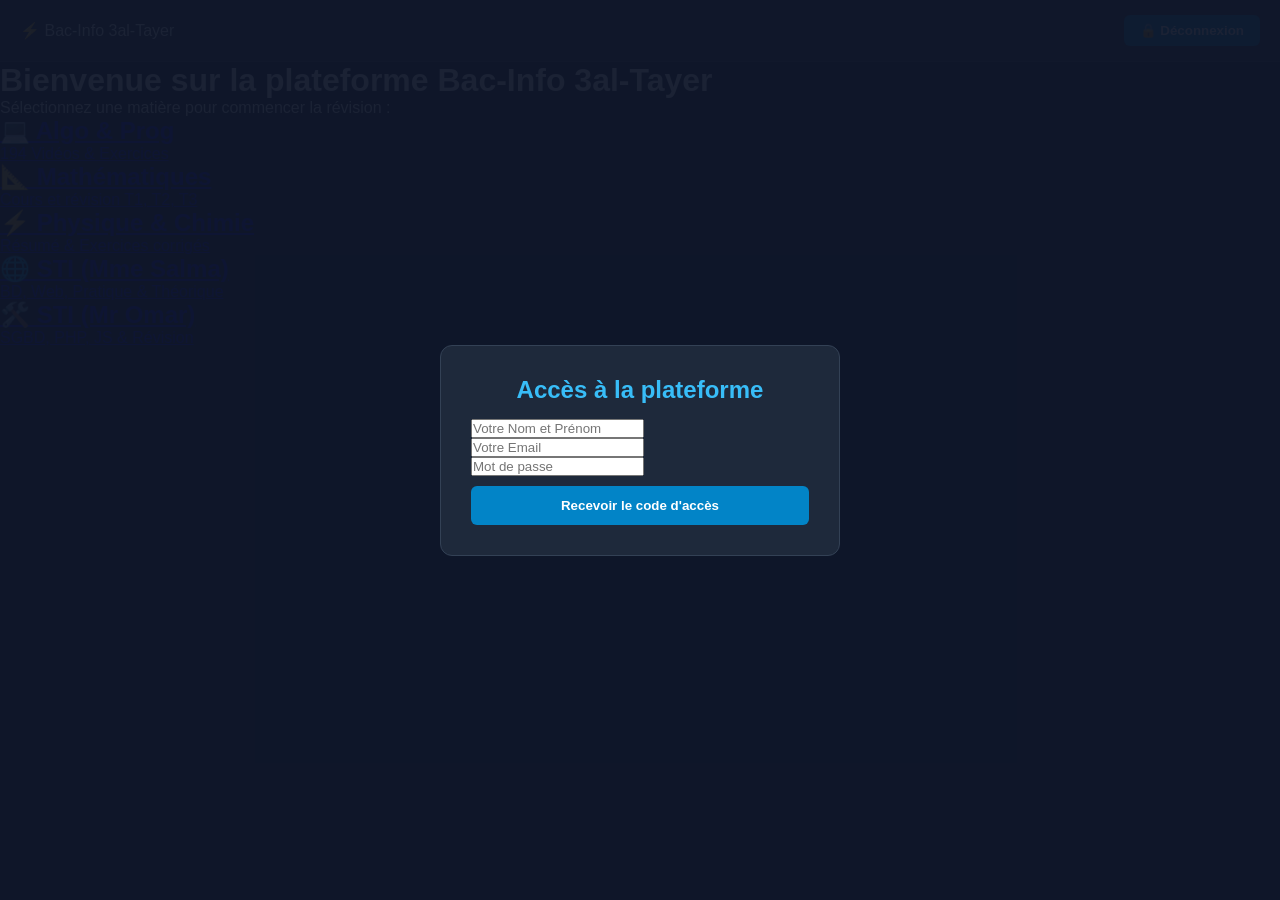
==== index.html @ d5b400fa "Update link from algo.html to prog.html" ====
<!DOCTYPE html>
<html lang="fr">
<head>
    <meta charset="UTF-8">
    <meta name="viewport" content="width=device-width, initial-scale=1.0">
    <title>Bac-Info 3al-Tayer - Accueil</title>
    <link rel="stylesheet" href="style.css">
    <script src="script.js" defer></script>
</head>
<body>

    <!-- Header / Navbar b-زر Logout kan hna -->
    <header class="main-header">
        <div class="logo">
            ⚡ <span>Bac-Info 3al-Tayer</span>
        </div>
        <button id="logoutBtn" class="logout-btn">🔒 Déconnexion</button>
    </header>

    <main class="home-container">
        <h1>Bienvenue sur la plateforme Bac-Info 3al-Tayer</h1>
        <p>Sélectionnez une matière pour commencer la révision :</p>

        <div class="subjects-grid">
            <a href="prog.html" class="subject-card">
                <h2>💻 Algo & Prog</h2>
                <p>194 Vidéos & Exercices</p>
            </a>
            <a href="math.html" class="subject-card">
                <h2>📐 Mathématiques</h2>
                <p>Cours et révision T1, T2, T3</p>
            </a>
            <a href="physique.html" class="subject-card">
                <h2>⚡ Physique & Chimie</h2>
                <p>Résumé & Exercices corrigés</p>
            </a>
            <a href="sti-salma.html" class="subject-card">
                <h2>🌐 STI (Mme Salma)</h2>
                <p>BD, Web, Pratique & Théorique</p>
            </a>
            <a href="sti-omar.html" class="subject-card">
                <h2>🛠️ STI (Mr Omar)</h2>
                <p>SGBD, PHP, JS & Révision</p>
            </a>
        </div>
    </main>

    <!-- Modal mta3 Login / Formulaire -->
    <div id="loginModal" class="modal-overlay">
        <div class="modal-card">
            <h2>Accès à la plateforme</h2>
            
            <form id="loginForm">
                <input type="text" id="userName" placeholder="Votre Nom et Prénom" required>
                <input type="email" id="userEmail" placeholder="Votre Email" required>
                <input type="password" id="userPass" placeholder="Mot de passe" required>
                <button type="submit">Recevoir le code d'accès</button>
            </form>

            <form id="codeForm" style="display:none;">
                <p class="info-text">Un code à 6 chiffres a été envoyé à votre adresse e-mail.</p>
                <input type="text" id="verificationCodeInput" placeholder="Entrez le code à 6 chiffres" required maxlength="6">
                <button type="submit">Valider et Accéder</button>
            </form>
        </div>
    </div>

</body>
</html>
---- style.css ----
* {
  box-sizing: border-box;
  margin: 0;
  padding: 0;
  font-family: 'Segoe UI', Tahoma, Geneva, sans-serif;
}

body {
  background-color: #0f172a;
  color: #f8fafc;
  min-height: 100vh;
  display: flex;
  flex-direction: column;
}

/* Header & Navbar */
header {
  background: #1e293b;
  padding: 15px 20px;
  display: flex;
  justify-content: space-between;
  align-items: center;
  border-bottom: 1px solid #334155;
}

header h1 {
  font-size: 1.4rem;
  color: #38bdf8;
}

.back-btn {
  color: #38bdf8;
  text-decoration: none;
  font-weight: bold;
}

/* Layout Main */
.main-layout {
  display: flex;
  flex: 1;
  height: calc(100vh - 60px);
  overflow: hidden;
}

/* Sidebar Navigation */
.sidebar {
  width: 320px;
  background: #1e293b;
  border-right: 1px solid #334155;
  padding: 15px;
  overflow-y: auto;
}

.chapter-heading {
  font-weight: bold;
  color: #38bdf8;
  margin: 15px 0 8px 0;
  border-bottom: 1px solid #334155;
  padding-bottom: 4px;
}

.video-link {
  display: flex;
  justify-content: space-between;
  align-items: center;
  background: #0f172a;
  padding: 10px 12px;
  margin-bottom: 6px;
  border-radius: 6px;
  color: #e2e8f0;
  text-decoration: none;
  cursor: pointer;
  transition: 0.2s;
}

.video-link:hover, .active-link {
  background: #0284c7;
  color: white;
}

.badge-status {
  font-size: 0.75rem;
  padding: 2px 6px;
  border-radius: 10px;
  font-weight: bold;
}
.badge-red { background: #ef4444; color: white; }
.badge-orange { background: #f97316; color: white; }
.badge-green { background: #22c55e; color: white; }

/* Content Area */
.content-area {
  flex: 1;
  padding: 20px;
  display: flex;
  flex-direction: column;
  align-items: center;
  overflow-y: auto;
}

/* Video Player Box & Security Overlay */
.player-wrapper {
  position: relative;
  width: 100%;
  max-width: 850px;
  background: black;
  border-radius: 10px;
  overflow: hidden;
  box-shadow: 0 10px 25px rgba(0,0,0,0.5);
}

.video-container {
  position: relative;
  width: 100%;
  padding-bottom: 56.25%; /* 16:9 */
  height: 0;
}

.video-container iframe {
  position: absolute;
  top: 0;
  left: 0;
  width: 100%;
  height: 100%;
  border: none;
  pointer-events: none; /* Block click direct 3la YouTube */
}

/* Transparent Overlay to block interaction */
.security-overlay {
  position: absolute;
  top: 0;
  left: 0;
  width: 100%;
  height: 100%;
  z-index: 10;
  background: transparent;
}

/* Custom Controls & Progress Bar */
.controls-container {
  width: 100%;
  max-width: 850px;
  background: #1e293b;
  padding: 15px;
  border-radius: 0 0 10px 10px;
  margin-top: -5px;
}

.progress-box {
  display: flex;
  align-items: center;
  gap: 10px;
  margin-bottom: 12px;
}

.progress-box span {
  font-size: 0.85rem;
  color: #94a3b8;
  width: 45px;
}

/* Red YouTube Line */
input[type=range].red-progress {
  -webkit-appearance: none;
  width: 100%;
  background: #334155;
  height: 6px;
  border-radius: 3px;
  outline: none;
  cursor: pointer;
}

input[type=range].red-progress::-webkit-slider-thumb {
  -webkit-appearance: none;
  height: 14px;
  width: 14px;
  border-radius: 50%;
  background: #ef4444; /* Red Color */
  cursor: pointer;
  transition: transform 0.1s;
}

input[type=range].red-progress::-webkit-slider-thumb:hover {
  transform: scale(1.3);
}

.buttons-box {
  display: flex;
  gap: 10px;
  justify-content: center;
  flex-wrap: wrap;
}

button {
  padding: 8px 16px;
  cursor: pointer;
  background: #0284c7;
  color: white;
  border: none;
  border-radius: 6px;
  font-weight: bold;
  transition: background 0.2s;
}

button:hover { background: #0369a1; }

/* Login Modal */
.modal-overlay {
  position: fixed;
  top: 0; left: 0;
  width: 100%; height: 100%;
  background: rgba(15, 23, 42, 0.95);
  display: flex;
  justify-content: center;
  align-items: center;
  z-index: 9999;
}

.modal-card {
  background: #1e293b;
  padding: 30px;
  border-radius: 12px;
  width: 100%;
  max-width: 400px;
  border: 1px solid #334155;
}

.modal-card h2 {
  color: #38bdf8;
  margin-bottom: 15px;
  text-align: center;
}

.input-group {
  margin-bottom: 15px;
}

.input-group label {
  display: block;
  font-size: 0.85rem;
  margin-bottom: 5px;
  color: #94a3b8;
}

.input-group input {
  width: 100%;
  padding: 10px;
  border-radius: 6px;
  border: 1px solid #334155;
  background: #0f172a;
  color: white;
  outline: none;
}

.modal-card button {
  width: 100%;
  padding: 12px;
  margin-top: 10px;
}
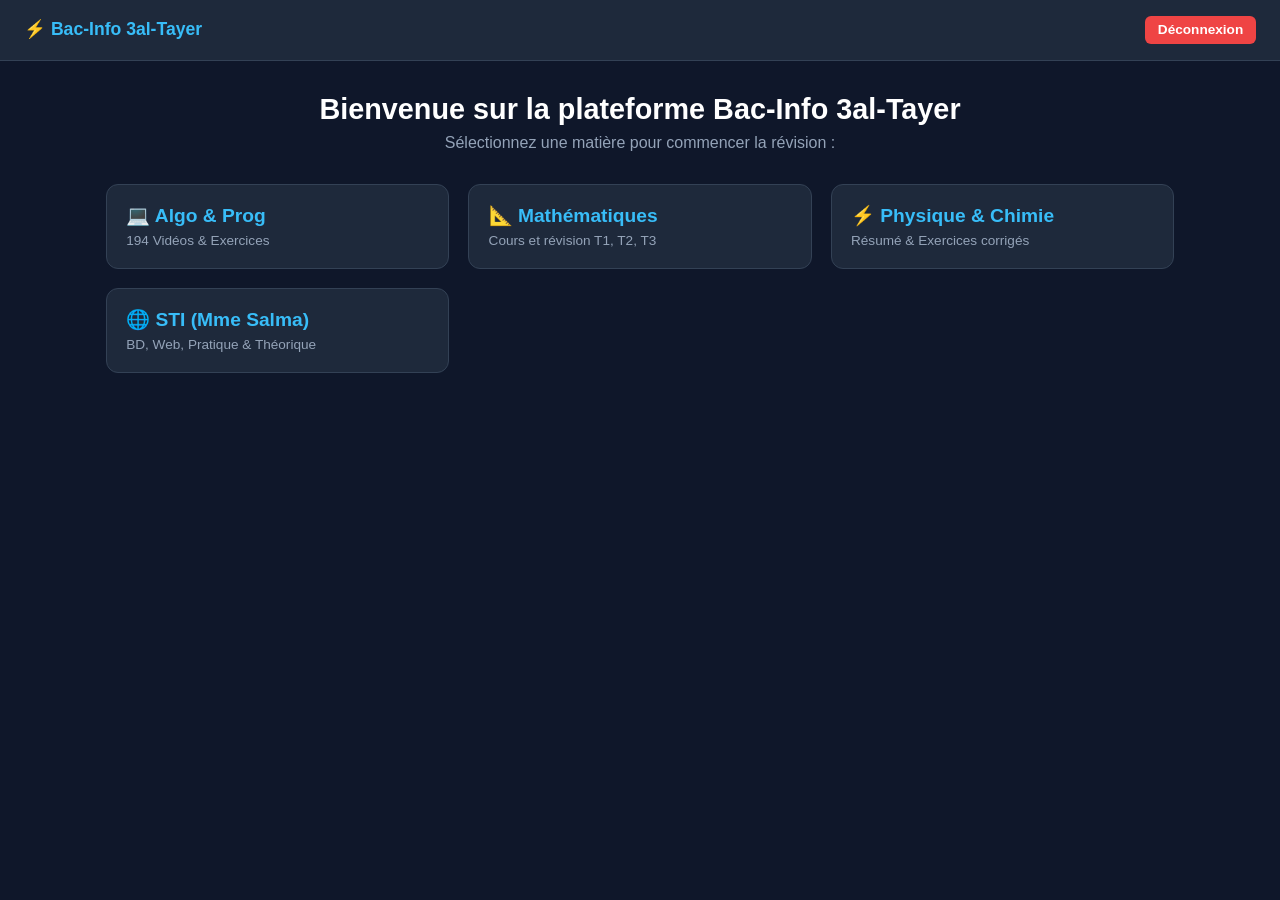
==== commit 746b190c: "Refactor index.html structure and content Updated the title and header elements, added dynamic usern" ====
--- a/index.html
+++ b/index.html
@@ -3,67 +3,54 @@
 <head>
     <meta charset="UTF-8">
     <meta name="viewport" content="width=device-width, initial-scale=1.0">
-    <title>Bac-Info 3al-Tayer - Accueil</title>
+    <title>Bac-Info 3al-Tayer</title>
     <link rel="stylesheet" href="style.css">
-    <script src="script.js" defer></script>
 </head>
 <body>
 
-    <!-- Header / Navbar b-زر Logout kan hna -->
+    <!-- Header -->
     <header class="main-header">
         <div class="logo">
-            ⚡ <span>Bac-Info 3al-Tayer</span>
+            ⚡ Bac-Info 3al-Tayer
         </div>
-        <button id="logoutBtn" class="logout-btn">🔒 Déconnexion</button>
+        <button class="logout-btn" onclick="logout()">Déconnexion</button>
     </header>
 
-    <main class="home-container">
-        <h1>Bienvenue sur la plateforme Bac-Info 3al-Tayer</h1>
+    <!-- Main Content Container -->
+    <div class="home-container">
+        
+        <!-- Welcome Title with Dynamic Name -->
+        <h1 id="welcomeMessage">
+            Bienvenue <span id="usernameDisplay" style="color: #38bdf8; font-weight: bold;"></span> sur la plateforme Bac-Info 3al-Tayer
+        </h1>
+        
         <p>Sélectionnez une matière pour commencer la révision :</p>
 
+        <!-- Subjects Grid -->
         <div class="subjects-grid">
-            <a href="prog.html" class="subject-card">
+            <a href="algo.html" class="subject-card">
                 <h2>💻 Algo & Prog</h2>
                 <p>194 Vidéos & Exercices</p>
             </a>
+
             <a href="math.html" class="subject-card">
                 <h2>📐 Mathématiques</h2>
                 <p>Cours et révision T1, T2, T3</p>
             </a>
+
             <a href="physique.html" class="subject-card">
                 <h2>⚡ Physique & Chimie</h2>
                 <p>Résumé & Exercices corrigés</p>
             </a>
-            <a href="sti-salma.html" class="subject-card">
+
+            <a href="sti.html" class="subject-card">
                 <h2>🌐 STI (Mme Salma)</h2>
                 <p>BD, Web, Pratique & Théorique</p>
             </a>
-            <a href="sti-omar.html" class="subject-card">
-                <h2>🛠️ STI (Mr Omar)</h2>
-                <p>SGBD, PHP, JS & Révision</p>
-            </a>
         </div>
-    </main>
 
-    <!-- Modal mta3 Login / Formulaire -->
-    <div id="loginModal" class="modal-overlay">
-        <div class="modal-card">
-            <h2>Accès à la plateforme</h2>
-            
-            <form id="loginForm">
-                <input type="text" id="userName" placeholder="Votre Nom et Prénom" required>
-                <input type="email" id="userEmail" placeholder="Votre Email" required>
-                <input type="password" id="userPass" placeholder="Mot de passe" required>
-                <button type="submit">Recevoir le code d'accès</button>
-            </form>
-
-            <form id="codeForm" style="display:none;">
-                <p class="info-text">Un code à 6 chiffres a été envoyé à votre adresse e-mail.</p>
-                <input type="text" id="verificationCodeInput" placeholder="Entrez le code à 6 chiffres" required maxlength="6">
-                <button type="submit">Valider et Accéder</button>
-            </form>
-        </div>
     </div>
 
+    <script src="script.js"></script>
 </body>
 </html>
--- a/style.css
+++ b/style.css
@@ -1,260 +1,377 @@
+/* Reset & Base Styles */
 * {
-  box-sizing: border-box;
-  margin: 0;
-  padding: 0;
-  font-family: 'Segoe UI', Tahoma, Geneva, sans-serif;
+    margin: 0;
+    padding: 0;
+    box-sizing: border-box;
+    font-family: 'Segoe UI', Tahoma, Geneva, Verdana, sans-serif;
 }
 
 body {
-  background-color: #0f172a;
-  color: #f8fafc;
-  min-height: 100vh;
-  display: flex;
-  flex-direction: column;
-}
-
-/* Header & Navbar */
-header {
-  background: #1e293b;
-  padding: 15px 20px;
-  display: flex;
-  justify-content: space-between;
-  align-items: center;
-  border-bottom: 1px solid #334155;
-}
-
-header h1 {
-  font-size: 1.4rem;
-  color: #38bdf8;
-}
-
-.back-btn {
-  color: #38bdf8;
-  text-decoration: none;
-  font-weight: bold;
-}
-
-/* Layout Main */
-.main-layout {
-  display: flex;
-  flex: 1;
-  height: calc(100vh - 60px);
-  overflow: hidden;
-}
-
-/* Sidebar Navigation */
+    background-color: #0f172a;
+    color: #f8fafc;
+    min-height: 100vh;
+}
+
+/* Header & Navigation */
+.main-header {
+    display: flex;
+    justify-content: space-between;
+    align-items: center;
+    padding: 1rem 1.5rem;
+    background-color: #1e293b;
+    border-bottom: 1px solid #334155;
+    position: sticky;
+    top: 0;
+    z-index: 1000;
+}
+
+.logo {
+    font-size: 1.1rem;
+    font-weight: bold;
+    color: #38bdf8;
+    display: flex;
+    align-items: center;
+    gap: 10px;
+}
+
+.back-link {
+    color: #94a3b8;
+    text-decoration: none;
+    font-size: 0.85rem;
+    transition: color 0.2s;
+}
+
+.back-link:hover {
+    color: #38bdf8;
+}
+
+.logout-btn {
+    background-color: #ef4444;
+    color: white;
+    border: none;
+    padding: 0.4rem 0.8rem;
+    border-radius: 6px;
+    cursor: pointer;
+    font-weight: 600;
+    font-size: 0.85rem;
+    transition: background 0.2s;
+}
+
+.logout-btn:hover {
+    background-color: #dc2626;
+}
+
+/* Home Page Grid & Cards */
+.home-container {
+    max-width: 1100px;
+    margin: 2rem auto;
+    padding: 0 1rem;
+    text-align: center;
+}
+
+.home-container h1 {
+    font-size: 1.8rem;
+    margin-bottom: 0.5rem;
+    color: #ffffff;
+}
+
+.home-container p {
+    color: #94a3b8;
+    margin-bottom: 2rem;
+}
+
+.subjects-grid {
+    display: grid;
+    grid-template-columns: repeat(auto-fit, minmax(260px, 1fr));
+    gap: 1.2rem;
+}
+
+.subject-card {
+    background-color: #1e293b;
+    border: 1px solid #334155;
+    border-radius: 12px;
+    padding: 1.2rem;
+    text-decoration: none;
+    text-align: left;
+    transition: transform 0.2s, border-color 0.2s;
+    display: block;
+}
+
+.subject-card:hover {
+    transform: translateY(-3px);
+    border-color: #38bdf8;
+}
+
+.subject-card h2 {
+    font-size: 1.2rem;
+    color: #38bdf8;
+    margin-bottom: 0.4rem;
+}
+
+.subject-card p {
+    font-size: 0.85rem;
+    color: #94a3b8;
+    margin: 0;
+}
+
+/* App Interface (Sidebar + Player Area) */
+.app-container {
+    display: flex;
+    min-height: calc(100vh - 65px);
+}
+
 .sidebar {
-  width: 320px;
-  background: #1e293b;
-  border-right: 1px solid #334155;
-  padding: 15px;
-  overflow-y: auto;
+    width: 320px;
+    background-color: #1e293b;
+    border-right: 1px solid #334155;
+    padding: 1rem;
+    overflow-y: auto;
+    max-height: calc(100vh - 65px);
+}
+
+.sidebar h3 {
+    color: #38bdf8;
+    margin-bottom: 0.8rem;
+    font-size: 1.05rem;
+    border-bottom: 1px solid #334155;
+    padding-bottom: 0.5rem;
 }
 
 .chapter-heading {
-  font-weight: bold;
-  color: #38bdf8;
-  margin: 15px 0 8px 0;
-  border-bottom: 1px solid #334155;
-  padding-bottom: 4px;
+    font-weight: bold;
+    color: #f1f5f9;
+    margin: 0.8rem 0 0.4rem 0;
+    font-size: 0.9rem;
 }
 
 .video-link {
-  display: flex;
-  justify-content: space-between;
-  align-items: center;
-  background: #0f172a;
-  padding: 10px 12px;
-  margin-bottom: 6px;
-  border-radius: 6px;
-  color: #e2e8f0;
-  text-decoration: none;
-  cursor: pointer;
-  transition: 0.2s;
-}
-
-.video-link:hover, .active-link {
-  background: #0284c7;
-  color: white;
-}
-
+    display: flex;
+    justify-content: space-between;
+    align-items: center;
+    padding: 0.6rem 0.8rem;
+    color: #cbd5e1;
+    text-decoration: none;
+    border-radius: 6px;
+    font-size: 0.85rem;
+    margin-bottom: 4px;
+    cursor: pointer;
+    background-color: #0f172a;
+    transition: background 0.2s;
+}
+
+.video-link:hover, .video-link.active-link {
+    background-color: #0284c7;
+    color: white;
+}
+
+/* Badges mta3 el-pourcentage */
 .badge-status {
-  font-size: 0.75rem;
-  padding: 2px 6px;
-  border-radius: 10px;
-  font-weight: bold;
-}
-.badge-red { background: #ef4444; color: white; }
-.badge-orange { background: #f97316; color: white; }
-.badge-green { background: #22c55e; color: white; }
-
-/* Content Area */
+    font-size: 0.75rem;
+    padding: 2px 6px;
+    border-radius: 4px;
+    font-weight: bold;
+}
+
+.badge-red { background-color: #7f1d1d; color: #fca5a5; }
+.badge-orange { background-color: #7c2d12; color: #fdba74; }
+.badge-green { background-color: #14532d; color: #86efac; }
+
+/* Main Content Area & Video Player */
 .content-area {
-  flex: 1;
-  padding: 20px;
-  display: flex;
-  flex-direction: column;
-  align-items: center;
-  overflow-y: auto;
-}
-
-/* Video Player Box & Security Overlay */
+    flex: 1;
+    padding: 1.2rem;
+    display: flex;
+    flex-direction: column;
+    align-items: center;
+    width: 100%;
+}
+
+#videoTitle {
+    color: #ffffff;
+    margin-bottom: 0.8rem;
+    font-size: 1.2rem;
+    width: 100%;
+    max-width: 900px;
+}
+
+/* Player Wrapper */
 .player-wrapper {
-  position: relative;
-  width: 100%;
-  max-width: 850px;
-  background: black;
-  border-radius: 10px;
-  overflow: hidden;
-  box-shadow: 0 10px 25px rgba(0,0,0,0.5);
-}
-
-.video-container {
-  position: relative;
-  width: 100%;
-  padding-bottom: 56.25%; /* 16:9 */
-  height: 0;
-}
-
-.video-container iframe {
-  position: absolute;
-  top: 0;
-  left: 0;
-  width: 100%;
-  height: 100%;
-  border: none;
-  pointer-events: none; /* Block click direct 3la YouTube */
-}
-
-/* Transparent Overlay to block interaction */
-.security-overlay {
-  position: absolute;
-  top: 0;
-  left: 0;
-  width: 100%;
-  height: 100%;
-  z-index: 10;
-  background: transparent;
-}
-
-/* Custom Controls & Progress Bar */
-.controls-container {
-  width: 100%;
-  max-width: 850px;
-  background: #1e293b;
-  padding: 15px;
-  border-radius: 0 0 10px 10px;
-  margin-top: -5px;
-}
-
-.progress-box {
-  display: flex;
-  align-items: center;
-  gap: 10px;
-  margin-bottom: 12px;
-}
-
-.progress-box span {
-  font-size: 0.85rem;
-  color: #94a3b8;
-  width: 45px;
-}
-
-/* Red YouTube Line */
-input[type=range].red-progress {
-  -webkit-appearance: none;
-  width: 100%;
-  background: #334155;
-  height: 6px;
-  border-radius: 3px;
-  outline: none;
-  cursor: pointer;
-}
-
-input[type=range].red-progress::-webkit-slider-thumb {
-  -webkit-appearance: none;
-  height: 14px;
-  width: 14px;
-  border-radius: 50%;
-  background: #ef4444; /* Red Color */
-  cursor: pointer;
-  transition: transform 0.1s;
-}
-
-input[type=range].red-progress::-webkit-slider-thumb:hover {
-  transform: scale(1.3);
-}
-
-.buttons-box {
-  display: flex;
-  gap: 10px;
-  justify-content: center;
-  flex-wrap: wrap;
-}
-
-button {
-  padding: 8px 16px;
-  cursor: pointer;
-  background: #0284c7;
-  color: white;
-  border: none;
-  border-radius: 6px;
-  font-weight: bold;
-  transition: background 0.2s;
-}
-
-button:hover { background: #0369a1; }
-
-/* Login Modal */
+    position: relative;
+    width: 100%;
+    max-width: 900px;
+    aspect-ratio: 16 / 9;
+    background: #000;
+    border-radius: 8px 8px 0 0;
+    overflow: hidden;
+    box-shadow: 0 4px 20px rgba(0,0,0,0.5);
+}
+
+.player-wrapper iframe {
+    width: 100%;
+    height: 100%;
+    border: 0;
+}
+
+/* 🔒 Transparent Overlay بالـ CSS برك يمنع الكليك على اليوتيوب */
+.player-wrapper::before {
+    content: "";
+    position: absolute;
+    top: 0;
+    left: 0;
+    width: 100%;
+    height: 100%;
+    background: transparent;
+    z-index: 10;
+    pointer-events: auto;
+}
+
+/* Custom Controls */
+.video-controls {
+    width: 100%;
+    max-width: 900px;
+    background: #1e293b;
+    padding: 0.8rem 1rem;
+    border-radius: 0 0 8px 8px;
+    border: 1px solid #334155;
+    border-top: none;
+    z-index: 20;
+}
+
+.progress-container {
+    display: flex;
+    align-items: center;
+    gap: 12px;
+    margin-bottom: 8px;
+}
+
+.progress-container input[type="range"] {
+    flex: 1;
+    cursor: pointer;
+    accent-color: #0284c7;
+}
+
+#timeDisplay {
+    font-size: 0.8rem;
+    color: #94a3b8;
+    min-width: 85px;
+    text-align: right;
+}
+
+.buttons-group {
+    display: flex;
+    gap: 8px;
+    justify-content: center;
+    flex-wrap: wrap;
+}
+
+.buttons-group button {
+    background: #334155;
+    color: white;
+    border: none;
+    padding: 0.4rem 0.8rem;
+    border-radius: 6px;
+    cursor: pointer;
+    font-weight: 600;
+    font-size: 0.8rem;
+    transition: background 0.2s;
+}
+
+.buttons-group button:hover {
+    background: #0284c7;
+}
+
+/* Modals */
 .modal-overlay {
-  position: fixed;
-  top: 0; left: 0;
-  width: 100%; height: 100%;
-  background: rgba(15, 23, 42, 0.95);
-  display: flex;
-  justify-content: center;
-  align-items: center;
-  z-index: 9999;
+    position: fixed;
+    top: 0;
+    left: 0;
+    width: 100%;
+    height: 100%;
+    background: rgba(0, 0, 0, 0.85);
+    display: flex;
+    justify-content: center;
+    align-items: center;
+    z-index: 9999;
 }
 
 .modal-card {
-  background: #1e293b;
-  padding: 30px;
-  border-radius: 12px;
-  width: 100%;
-  max-width: 400px;
-  border: 1px solid #334155;
+    background: #1e293b;
+    padding: 2rem;
+    border-radius: 12px;
+    width: 90%;
+    max-width: 400px;
+    border: 1px solid #334155;
+    box-shadow: 0 10px 25px rgba(0,0,0,0.5);
 }
 
 .modal-card h2 {
-  color: #38bdf8;
-  margin-bottom: 15px;
-  text-align: center;
-}
-
-.input-group {
-  margin-bottom: 15px;
-}
-
-.input-group label {
-  display: block;
-  font-size: 0.85rem;
-  margin-bottom: 5px;
-  color: #94a3b8;
-}
-
-.input-group input {
-  width: 100%;
-  padding: 10px;
-  border-radius: 6px;
-  border: 1px solid #334155;
-  background: #0f172a;
-  color: white;
-  outline: none;
+    color: #ffffff;
+    margin-bottom: 1.5rem;
+    font-size: 1.3rem;
+    text-align: center;
+}
+
+.modal-card input {
+    width: 100%;
+    padding: 0.75rem;
+    margin-bottom: 1rem;
+    border-radius: 6px;
+    border: 1px solid #334155;
+    background: #0f172a;
+    color: white;
+    outline: none;
+}
+
+.modal-card input:focus {
+    border-color: #38bdf8;
 }
 
 .modal-card button {
-  width: 100%;
-  padding: 12px;
-  margin-top: 10px;
-}
+    width: 100%;
+    padding: 0.75rem;
+    background: #0284c7;
+    color: white;
+    border: none;
+    border-radius: 6px;
+    font-weight: bold;
+    cursor: pointer;
+    transition: background 0.2s;
+}
+
+.modal-card button:hover {
+    background: #0369a1;
+}
+
+/* Responsive adjustments for Mobile Screen */
+@media (max-width: 768px) {
+    .app-container {
+        display: flex;
+        flex-direction: column;
+    }
+
+    /* 1. الـ Content Area (الـ Player) يطلع الفوق هو الأوّل */
+    .content-area {
+        order: 1;
+        padding: 0.8rem 0.5rem;
+        width: 100%;
+    }
+
+    /* 2. الـ Sidebar تهبط لوتة تحته */
+    .sidebar {
+        order: 2;
+        width: 100%;
+        max-height: 250px;
+        border-right: none;
+        border-top: 2px solid #334155;
+        margin-top: 1rem;
+    }
+
+    #videoTitle {
+        font-size: 1rem;
+    }
+
+    .buttons-group button {
+        padding: 0.4rem 0.6rem;
+        font-size: 0.75rem;
+    }
+}
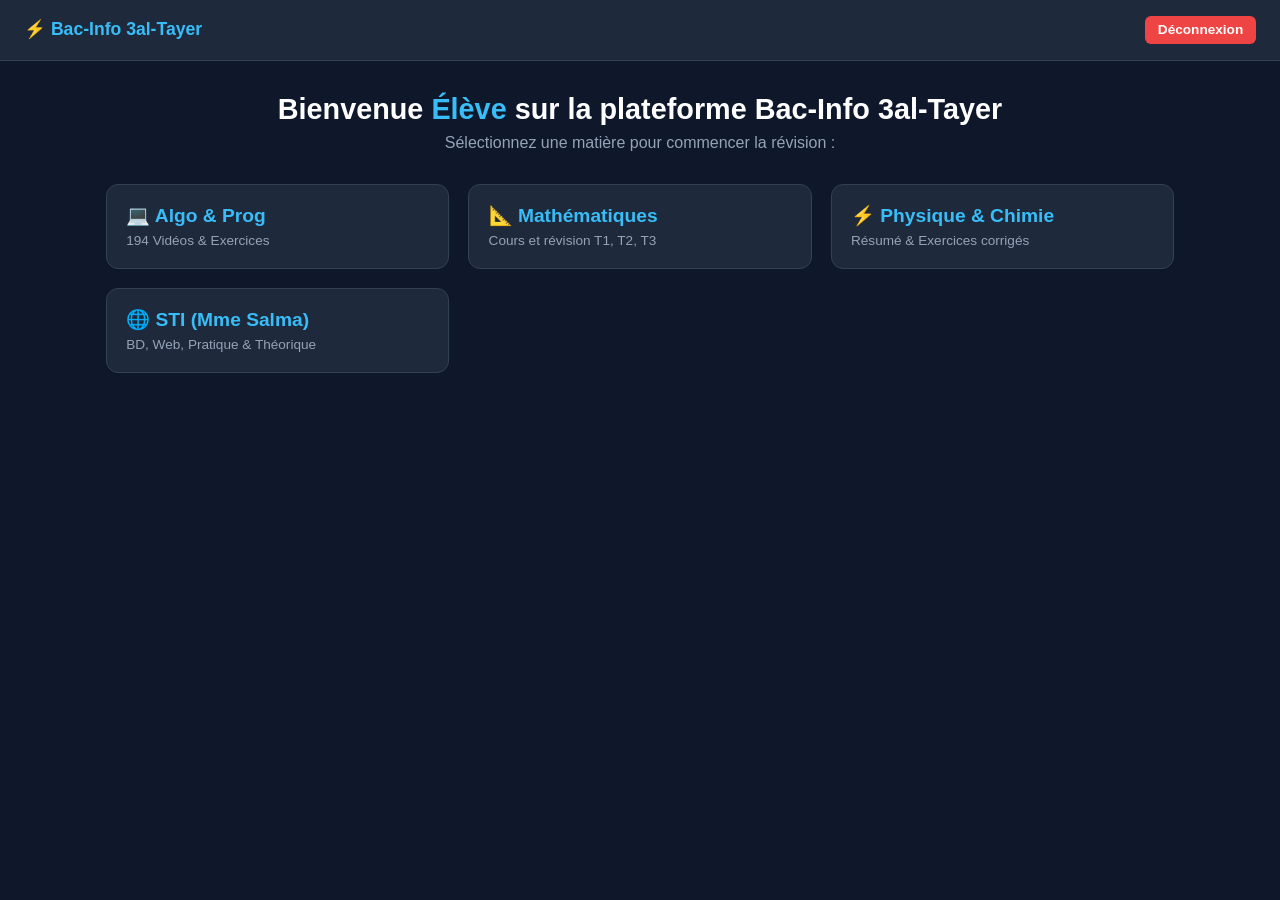
==== commit 9e1b37c6: "Update link from algo.html to prog.html" ====
--- a/index.html
+++ b/index.html
@@ -28,7 +28,7 @@
 
         <!-- Subjects Grid -->
         <div class="subjects-grid">
-            <a href="algo.html" class="subject-card">
+            <a href="prog.html" class="subject-card">
                 <h2>💻 Algo & Prog</h2>
                 <p>194 Vidéos & Exercices</p>
             </a>
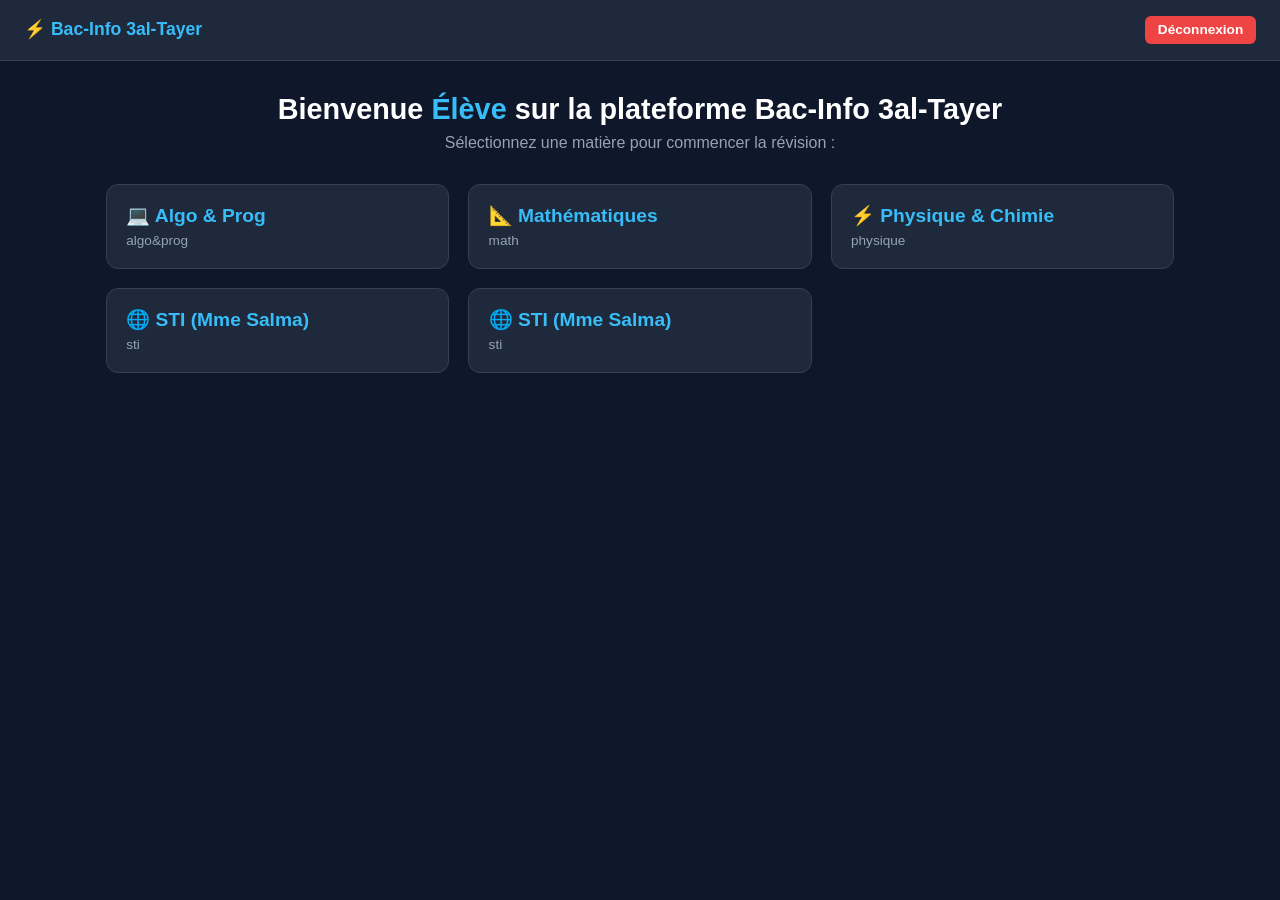
==== commit 02522452: "Update subject cards in index.html" ====
--- a/index.html
+++ b/index.html
@@ -30,22 +30,26 @@
         <div class="subjects-grid">
             <a href="prog.html" class="subject-card">
                 <h2>💻 Algo & Prog</h2>
-                <p>194 Vidéos & Exercices</p>
+                <p>algo&prog</p>
             </a>
 
             <a href="math.html" class="subject-card">
                 <h2>📐 Mathématiques</h2>
-                <p>Cours et révision T1, T2, T3</p>
+                <p>math</p>
             </a>
 
             <a href="physique.html" class="subject-card">
                 <h2>⚡ Physique & Chimie</h2>
-                <p>Résumé & Exercices corrigés</p>
+                <p>physique</p>
             </a>
 
-            <a href="sti.html" class="subject-card">
+            <a href="sti-salma.html" class="subject-card">
                 <h2>🌐 STI (Mme Salma)</h2>
-                <p>BD, Web, Pratique & Théorique</p>
+                <p>sti</p>
+            </a>
+            <a href="sti-omar.html" class="subject-card">
+                <h2>🌐 STI (Mme Salma)</h2>
+                <p>sti</p>
             </a>
         </div>
 
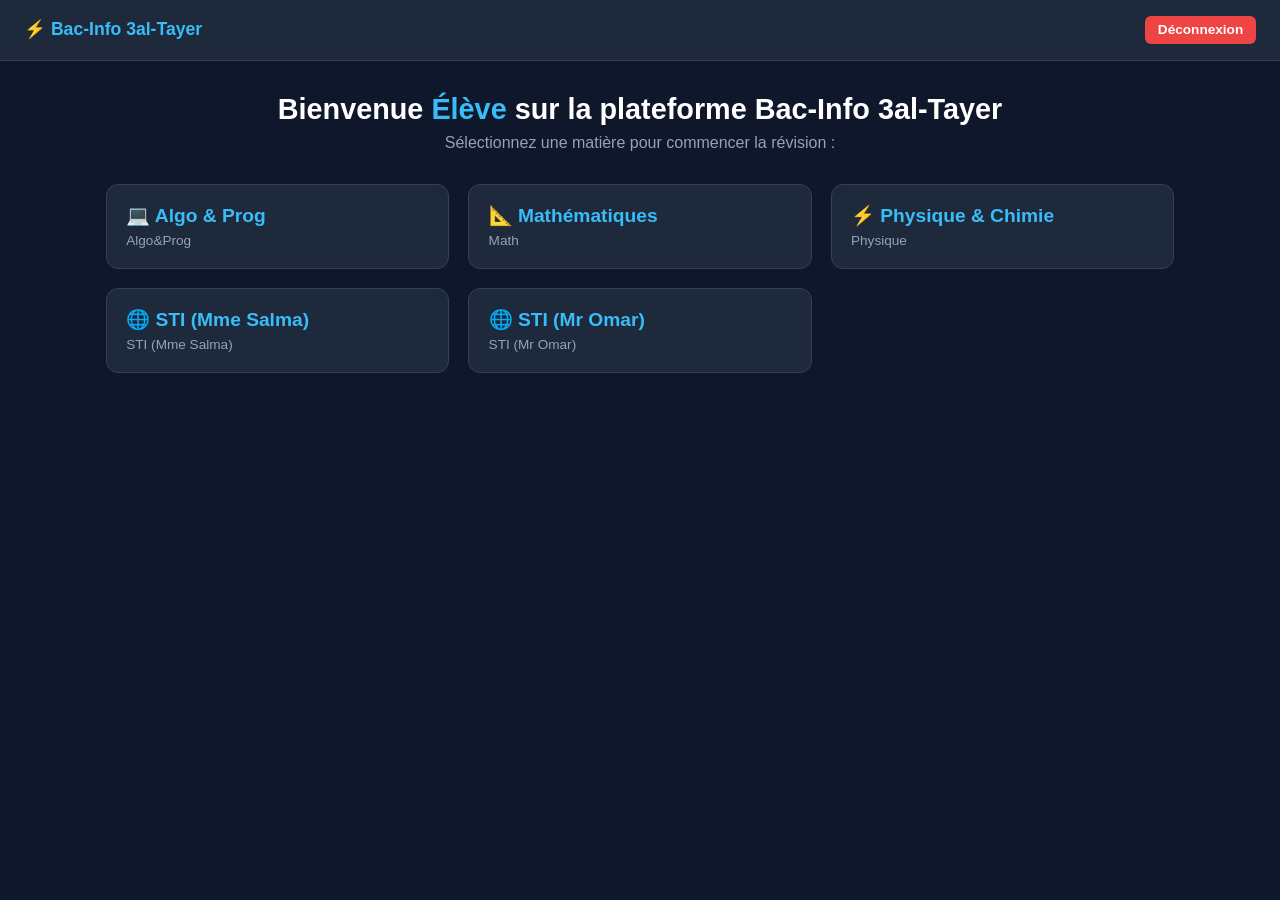
==== commit afaa5658: "Update index.html" ====
--- a/index.html
+++ b/index.html
@@ -30,26 +30,26 @@
         <div class="subjects-grid">
             <a href="prog.html" class="subject-card">
                 <h2>💻 Algo & Prog</h2>
-                <p>algo&prog</p>
+                <p>Algo&Prog</p>
             </a>
 
             <a href="math.html" class="subject-card">
                 <h2>📐 Mathématiques</h2>
-                <p>math</p>
+                <p>Math</p>
             </a>
 
             <a href="physique.html" class="subject-card">
                 <h2>⚡ Physique & Chimie</h2>
-                <p>physique</p>
+                <p>Physique</p>
             </a>
 
             <a href="sti-salma.html" class="subject-card">
                 <h2>🌐 STI (Mme Salma)</h2>
-                <p>sti</p>
+                <p>STI (Mme Salma)</p>
             </a>
             <a href="sti-omar.html" class="subject-card">
-                <h2>🌐 STI (Mme Salma)</h2>
-                <p>sti</p>
+                <h2>🌐 STI (Mr Omar)</h2>
+                <p>STI (Mr Omar)</p>
             </a>
         </div>
 
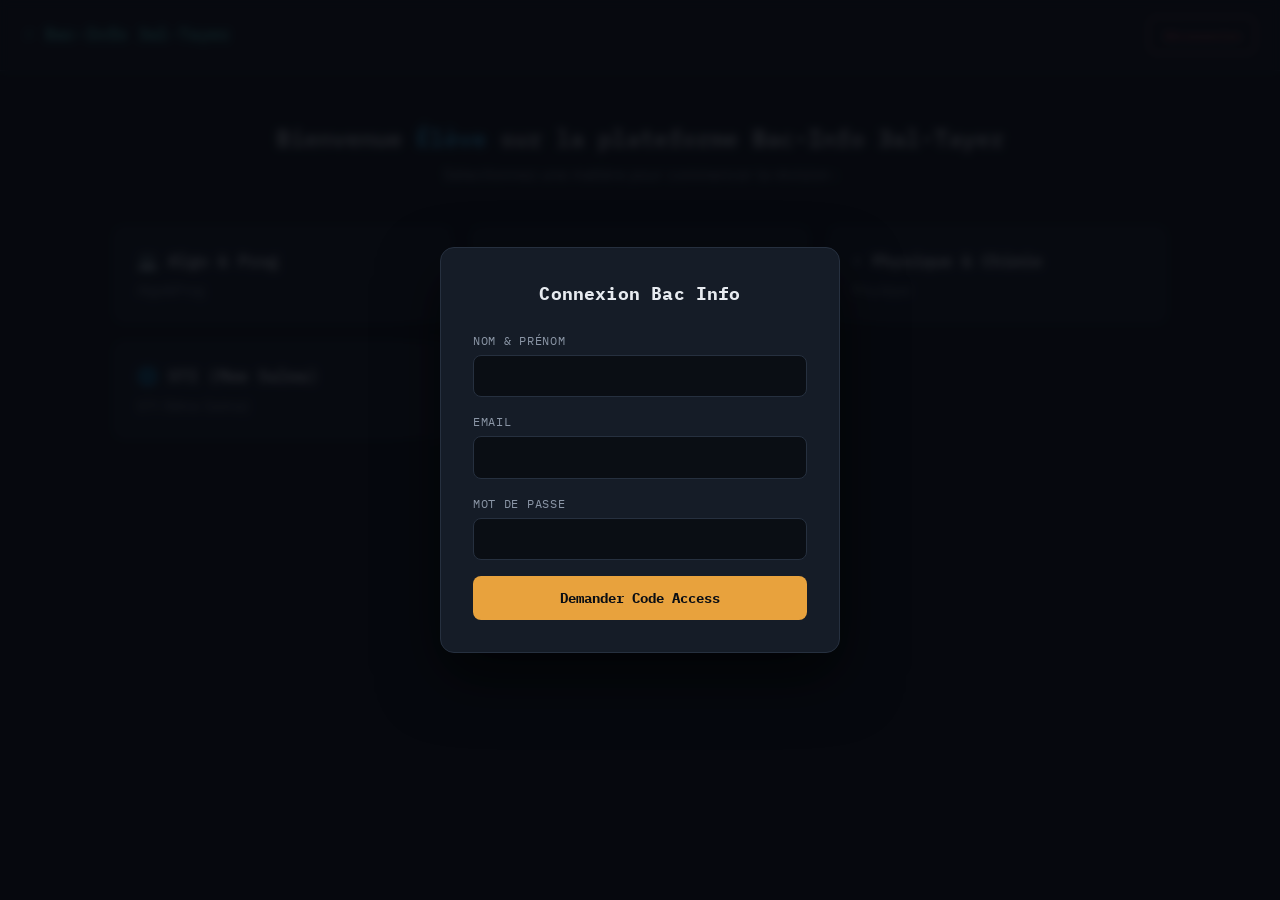
==== commit bec52268: "Implement login modal with user forms Added a login modal with forms for user credentials and verifi" ====
--- a/index.html
+++ b/index.html
@@ -8,22 +8,41 @@
 </head>
 <body>
 
+    <!-- Login / Verification Modal -->
+    <div class="modal-overlay" id="loginModal">
+        <div class="modal-card">
+            <h2>Connexion Bac Info</h2>
+            <form id="loginForm">
+                <div class="input-group"><label>Nom & Prénom</label><input type="text" id="userName" required></div>
+                <div class="input-group"><label>Email</label><input type="email" id="userEmail" required></div>
+                <div class="input-group"><label>Mot de passe</label><input type="password" id="userPass" required></div>
+                <button type="submit">Demander Code Access</button>
+            </form>
+
+            <form id="codeForm" style="display:none;">
+                <p style="margin-bottom:10px; font-size:0.85rem; color:#94a3b8;">Entrez le code fourni par l'admin:</p>
+                <div class="input-group"><label>Code d'accès</label><input type="text" id="verificationCodeInput" required></div>
+                <button type="submit">Valider & Entrer</button>
+            </form>
+        </div>
+    </div>
+
     <!-- Header -->
     <header class="main-header">
         <div class="logo">
             ⚡ Bac-Info 3al-Tayer
         </div>
-        <button class="logout-btn" onclick="logout()">Déconnexion</button>
+        <button class="logout-btn" id="logoutBtn">Déconnexion</button>
     </header>
 
     <!-- Main Content Container -->
     <div class="home-container">
-        
+
         <!-- Welcome Title with Dynamic Name -->
         <h1 id="welcomeMessage">
             Bienvenue <span id="usernameDisplay" style="color: #38bdf8; font-weight: bold;"></span> sur la plateforme Bac-Info 3al-Tayer
         </h1>
-        
+
         <p>Sélectionnez une matière pour commencer la révision :</p>
 
         <!-- Subjects Grid -->
--- a/style.css
+++ b/style.css
@@ -1,377 +1,493 @@
-/* Reset & Base Styles */
-* {
-    margin: 0;
-    padding: 0;
-    box-sizing: border-box;
-    font-family: 'Segoe UI', Tahoma, Geneva, Verdana, sans-serif;
-}
-
-body {
-    background-color: #0f172a;
-    color: #f8fafc;
-    min-height: 100vh;
-}
-
-/* Header & Navigation */
-.main-header {
-    display: flex;
-    justify-content: space-between;
-    align-items: center;
-    padding: 1rem 1.5rem;
-    background-color: #1e293b;
-    border-bottom: 1px solid #334155;
-    position: sticky;
-    top: 0;
-    z-index: 1000;
-}
-
-.logo {
-    font-size: 1.1rem;
-    font-weight: bold;
-    color: #38bdf8;
-    display: flex;
-    align-items: center;
-    gap: 10px;
-}
-
-.back-link {
-    color: #94a3b8;
-    text-decoration: none;
-    font-size: 0.85rem;
-    transition: color 0.2s;
-}
-
-.back-link:hover {
-    color: #38bdf8;
-}
-
-.logout-btn {
-    background-color: #ef4444;
-    color: white;
-    border: none;
-    padding: 0.4rem 0.8rem;
-    border-radius: 6px;
-    cursor: pointer;
-    font-weight: 600;
-    font-size: 0.85rem;
-    transition: background 0.2s;
-}
-
-.logout-btn:hover {
-    background-color: #dc2626;
-}
-
-/* Home Page Grid & Cards */
-.home-container {
-    max-width: 1100px;
-    margin: 2rem auto;
-    padding: 0 1rem;
-    text-align: center;
-}
-
-.home-container h1 {
-    font-size: 1.8rem;
-    margin-bottom: 0.5rem;
-    color: #ffffff;
-}
-
-.home-container p {
-    color: #94a3b8;
-    margin-bottom: 2rem;
-}
-
-.subjects-grid {
-    display: grid;
-    grid-template-columns: repeat(auto-fit, minmax(260px, 1fr));
-    gap: 1.2rem;
-}
-
-.subject-card {
-    background-color: #1e293b;
-    border: 1px solid #334155;
-    border-radius: 12px;
-    padding: 1.2rem;
-    text-decoration: none;
-    text-align: left;
-    transition: transform 0.2s, border-color 0.2s;
-    display: block;
-}
-
-.subject-card:hover {
-    transform: translateY(-3px);
-    border-color: #38bdf8;
-}
-
-.subject-card h2 {
-    font-size: 1.2rem;
-    color: #38bdf8;
-    margin-bottom: 0.4rem;
-}
-
-.subject-card p {
-    font-size: 0.85rem;
-    color: #94a3b8;
-    margin: 0;
-}
-
-/* App Interface (Sidebar + Player Area) */
-.app-container {
-    display: flex;
-    min-height: calc(100vh - 65px);
-}
-
-.sidebar {
-    width: 320px;
-    background-color: #1e293b;
-    border-right: 1px solid #334155;
-    padding: 1rem;
-    overflow-y: auto;
-    max-height: calc(100vh - 65px);
-}
-
-.sidebar h3 {
-    color: #38bdf8;
-    margin-bottom: 0.8rem;
-    font-size: 1.05rem;
-    border-bottom: 1px solid #334155;
-    padding-bottom: 0.5rem;
-}
-
-.chapter-heading {
-    font-weight: bold;
-    color: #f1f5f9;
-    margin: 0.8rem 0 0.4rem 0;
-    font-size: 0.9rem;
-}
-
-.video-link {
-    display: flex;
-    justify-content: space-between;
-    align-items: center;
-    padding: 0.6rem 0.8rem;
-    color: #cbd5e1;
-    text-decoration: none;
-    border-radius: 6px;
-    font-size: 0.85rem;
-    margin-bottom: 4px;
-    cursor: pointer;
-    background-color: #0f172a;
-    transition: background 0.2s;
-}
-
-.video-link:hover, .video-link.active-link {
-    background-color: #0284c7;
-    color: white;
-}
-
-/* Badges mta3 el-pourcentage */
-.badge-status {
-    font-size: 0.75rem;
-    padding: 2px 6px;
-    border-radius: 4px;
-    font-weight: bold;
-}
-
-.badge-red { background-color: #7f1d1d; color: #fca5a5; }
-.badge-orange { background-color: #7c2d12; color: #fdba74; }
-.badge-green { background-color: #14532d; color: #86efac; }
-
-/* Main Content Area & Video Player */
-.content-area {
-    flex: 1;
-    padding: 1.2rem;
-    display: flex;
-    flex-direction: column;
-    align-items: center;
-    width: 100%;
-}
-
-#videoTitle {
-    color: #ffffff;
-    margin-bottom: 0.8rem;
-    font-size: 1.2rem;
-    width: 100%;
-    max-width: 900px;
-}
-
-/* Player Wrapper */
-.player-wrapper {
-    position: relative;
-    width: 100%;
-    max-width: 900px;
-    aspect-ratio: 16 / 9;
-    background: #000;
-    border-radius: 8px 8px 0 0;
-    overflow: hidden;
-    box-shadow: 0 4px 20px rgba(0,0,0,0.5);
-}
-
-.player-wrapper iframe {
-    width: 100%;
-    height: 100%;
-    border: 0;
-}
-
-/* 🔒 Transparent Overlay بالـ CSS برك يمنع الكليك على اليوتيوب */
-.player-wrapper::before {
-    content: "";
-    position: absolute;
-    top: 0;
-    left: 0;
-    width: 100%;
-    height: 100%;
-    background: transparent;
-    z-index: 10;
-    pointer-events: auto;
-}
-
-/* Custom Controls */
-.video-controls {
-    width: 100%;
-    max-width: 900px;
-    background: #1e293b;
-    padding: 0.8rem 1rem;
-    border-radius: 0 0 8px 8px;
-    border: 1px solid #334155;
-    border-top: none;
-    z-index: 20;
-}
-
-.progress-container {
-    display: flex;
-    align-items: center;
-    gap: 12px;
-    margin-bottom: 8px;
-}
-
-.progress-container input[type="range"] {
-    flex: 1;
-    cursor: pointer;
-    accent-color: #0284c7;
-}
-
-#timeDisplay {
-    font-size: 0.8rem;
-    color: #94a3b8;
-    min-width: 85px;
-    text-align: right;
-}
-
-.buttons-group {
-    display: flex;
-    gap: 8px;
-    justify-content: center;
-    flex-wrap: wrap;
-}
-
-.buttons-group button {
-    background: #334155;
-    color: white;
-    border: none;
-    padding: 0.4rem 0.8rem;
-    border-radius: 6px;
-    cursor: pointer;
-    font-weight: 600;
-    font-size: 0.8rem;
-    transition: background 0.2s;
-}
-
-.buttons-group button:hover {
-    background: #0284c7;
-}
-
-/* Modals */
-.modal-overlay {
-    position: fixed;
-    top: 0;
-    left: 0;
-    width: 100%;
-    height: 100%;
-    background: rgba(0, 0, 0, 0.85);
-    display: flex;
-    justify-content: center;
-    align-items: center;
-    z-index: 9999;
-}
-
-.modal-card {
-    background: #1e293b;
-    padding: 2rem;
-    border-radius: 12px;
-    width: 90%;
-    max-width: 400px;
-    border: 1px solid #334155;
-    box-shadow: 0 10px 25px rgba(0,0,0,0.5);
-}
-
-.modal-card h2 {
-    color: #ffffff;
-    margin-bottom: 1.5rem;
-    font-size: 1.3rem;
-    text-align: center;
-}
-
-.modal-card input {
-    width: 100%;
-    padding: 0.75rem;
-    margin-bottom: 1rem;
-    border-radius: 6px;
-    border: 1px solid #334155;
-    background: #0f172a;
-    color: white;
-    outline: none;
-}
-
-.modal-card input:focus {
-    border-color: #38bdf8;
-}
-
-.modal-card button {
-    width: 100%;
-    padding: 0.75rem;
-    background: #0284c7;
-    color: white;
-    border: none;
-    border-radius: 6px;
-    font-weight: bold;
-    cursor: pointer;
-    transition: background 0.2s;
-}
-
-.modal-card button:hover {
-    background: #0369a1;
-}
-
-/* Responsive adjustments for Mobile Screen */
-@media (max-width: 768px) {
-    .app-container {
-        display: flex;
-        flex-direction: column;
-    }
-
-    /* 1. الـ Content Area (الـ Player) يطلع الفوق هو الأوّل */
-    .content-area {
-        order: 1;
-        padding: 0.8rem 0.5rem;
-        width: 100%;
-    }
-
-    /* 2. الـ Sidebar تهبط لوتة تحته */
-    .sidebar {
-        order: 2;
-        width: 100%;
-        max-height: 250px;
-        border-right: none;
-        border-top: 2px solid #334155;
-        margin-top: 1rem;
-    }
-
-    #videoTitle {
-        font-size: 1rem;
-    }
-
-    .buttons-group button {
-        padding: 0.4rem 0.6rem;
-        font-size: 0.75rem;
-    }
-}
+/* =========================================================
+   Bac-Info 3al-Tayer — Design System
+   Theme: dark "control-panel" — mono display + humanist body
+   ========================================================= */
+@import url('https://fonts.googleapis.com/css2?family=IBM+Plex+Mono:wght@400;500;600;700&family=Inter:wght@400;500;600;700&display=swap');
+
+:root{
+  --bg:            #0A0E14;
+  --bg-elevated:   #10151D;
+  --panel:         #151C27;
+  --panel-hover:   #1C2531;
+  --border:        #26303F;
+  --text:          #E7EBF0;
+  --text-muted:    #8B96A6;
+  --accent:        #4DD0C4;   /* teal — links, focus, active state */
+  --accent-warm:   #E8A23D;   /* amber — primary actions, progress */
+  --danger:        #E5484D;
+  --success:       #34D399;
+  --radius:        10px;
+  --font-display:  'IBM Plex Mono', monospace;
+  --font-body:     'Inter', -apple-system, sans-serif;
+}
+
+*{ margin:0; padding:0; box-sizing:border-box; }
+
+html{ scroll-behavior:smooth; }
+
+body{
+  background:var(--bg);
+  color:var(--text);
+  font-family:var(--font-body);
+  min-height:100vh;
+  line-height:1.5;
+}
+
+a{ color:inherit; }
+
+:focus-visible{ outline:2px solid var(--accent); outline-offset:2px; }
+
+@media (prefers-reduced-motion:reduce){
+  *{ animation-duration:0.001ms !important; transition-duration:0.001ms !important; }
+}
+
+/* ---------- Scrollbars ---------- */
+::-webkit-scrollbar{ width:8px; height:8px; }
+::-webkit-scrollbar-track{ background:transparent; }
+::-webkit-scrollbar-thumb{ background:var(--border); border-radius:4px; }
+::-webkit-scrollbar-thumb:hover{ background:#333f52; }
+
+/* =========================================================
+   Headers (both variants: index's .main-header, subject pages' bare <header>)
+   ========================================================= */
+.main-header,
+header{
+  display:flex;
+  align-items:center;
+  justify-content:space-between;
+  gap:14px;
+  flex-wrap:wrap;
+  padding:1rem 1.5rem;
+  background:var(--bg-elevated);
+  border-bottom:1px solid var(--border);
+  position:sticky;
+  top:0;
+  z-index:1000;
+}
+
+.logo{
+  font-family:var(--font-display);
+  font-weight:700;
+  font-size:1.05rem;
+  color:var(--accent);
+  letter-spacing:.02em;
+  display:flex;
+  align-items:center;
+  gap:10px;
+}
+
+header h1{
+  font-family:var(--font-display);
+  font-weight:600;
+  font-size:1.05rem;
+  color:var(--text);
+  letter-spacing:.01em;
+  display:flex;
+  align-items:center;
+  gap:8px;
+}
+header h1::before{ content:"▸"; color:var(--accent-warm); }
+
+.back-btn{
+  color:var(--accent-warm);
+  text-decoration:none;
+  border:1px dashed var(--accent-warm);
+  border-radius:8px;
+  padding:.5rem .9rem;
+  font-family:var(--font-display);
+  font-size:.78rem;
+  white-space:nowrap;
+  transition:background .18s ease, color .18s ease;
+}
+.back-btn:hover{ background:var(--accent-warm); color:#0A0E14; }
+
+.logout-btn{
+  background:transparent;
+  color:var(--danger);
+  border:1px solid var(--danger);
+  padding:.5rem .9rem;
+  border-radius:8px;
+  cursor:pointer;
+  font-weight:600;
+  font-family:var(--font-display);
+  font-size:.78rem;
+  transition:background .18s ease, color .18s ease;
+}
+.logout-btn:hover{ background:var(--danger); color:#0A0E14; }
+
+/* =========================================================
+   Home page
+   ========================================================= */
+.home-container{
+  max-width:1100px;
+  margin:3rem auto;
+  padding:0 1.5rem;
+  text-align:center;
+}
+
+#welcomeMessage{
+  font-family:var(--font-display);
+  font-size:1.5rem;
+  font-weight:600;
+  color:var(--text);
+  margin-bottom:.5rem;
+}
+#usernameDisplay{ color:var(--accent); }
+
+.home-container > p{
+  color:var(--text-muted);
+  margin-bottom:2.5rem;
+  font-size:.95rem;
+}
+
+.subjects-grid{
+  display:grid;
+  grid-template-columns:repeat(auto-fit, minmax(250px,1fr));
+  gap:1.25rem;
+}
+
+.subject-card{
+  position:relative;
+  overflow:hidden;
+  background:var(--panel);
+  border:1px solid var(--border);
+  border-radius:var(--radius);
+  padding:1.3rem 1.4rem;
+  text-decoration:none;
+  text-align:left;
+  display:block;
+  transition:transform .2s ease, border-color .2s ease;
+}
+.subject-card::before{
+  content:"";
+  position:absolute; top:0; left:0; width:3px; height:100%;
+  background:var(--accent);
+  opacity:0;
+  transition:opacity .2s ease;
+}
+.subject-card:hover{ transform:translateY(-4px); border-color:var(--accent); }
+.subject-card:hover::before{ opacity:1; }
+
+.subject-card h2{
+  font-family:var(--font-display);
+  font-size:1.05rem;
+  color:var(--text);
+  margin-bottom:.4rem;
+}
+.subject-card p{
+  font-size:.85rem;
+  color:var(--text-muted);
+  margin:0;
+}
+
+/* =========================================================
+   App layout (subject pages: sidebar + player)
+   ========================================================= */
+.main-layout{
+  display:flex;
+  min-height:calc(100vh - 65px);
+}
+
+.sidebar{
+  width:320px;
+  flex-shrink:0;
+  background:var(--bg-elevated);
+  border-right:1px solid var(--border);
+  padding:1.2rem;
+  overflow-y:auto;
+  max-height:calc(100vh - 65px);
+}
+
+.chapter-heading{
+  font-family:var(--font-display);
+  font-weight:700;
+  font-size:.74rem;
+  color:var(--accent-warm);
+  text-transform:uppercase;
+  letter-spacing:.08em;
+  margin:1.2rem 0 .5rem;
+  padding-bottom:.4rem;
+  border-bottom:1px solid var(--border);
+}
+.chapter-heading:first-child{ margin-top:0; }
+
+.video-link{
+  display:flex;
+  justify-content:space-between;
+  align-items:center;
+  gap:8px;
+  padding:.55rem .8rem;
+  margin-bottom:4px;
+  border-radius:8px;
+  color:var(--text-muted);
+  font-size:.85rem;
+  cursor:pointer;
+  background:transparent;
+  transition:background .15s ease, color .15s ease;
+}
+.video-link:hover{ background:var(--panel-hover); color:var(--text); }
+.video-link.active-link{
+  background:rgba(77,208,196,.12);
+  color:var(--accent);
+  font-weight:600;
+}
+
+.badge-status{
+  font-family:var(--font-display);
+  font-size:.68rem;
+  font-weight:700;
+  letter-spacing:.02em;
+  padding:2px 9px;
+  border-radius:20px;
+  flex-shrink:0;
+}
+.badge-red{    background:rgba(229,72,77,.14);  color:#F87171; }
+.badge-orange{ background:rgba(232,162,61,.14); color:var(--accent-warm); }
+.badge-green{  background:rgba(52,211,153,.14); color:var(--success); }
+
+/* ---------- Content / player area ---------- */
+.content-area{
+  flex:1;
+  min-width:0;
+  padding:1.5rem;
+  display:flex;
+  flex-direction:column;
+  align-items:center;
+  width:100%;
+}
+
+#videoTitle{
+  width:100%;
+  max-width:900px;
+  margin-bottom:1rem;
+  font-family:var(--font-display);
+  font-size:1.05rem;
+  color:var(--text);
+  display:flex;
+  align-items:center;
+  gap:8px;
+}
+#videoTitle::before{ content:"▸"; color:var(--accent); }
+
+.player-wrapper{
+  position:relative;
+  width:100%;
+  max-width:900px;
+  aspect-ratio:16/9;
+  background:#000;
+  border-radius:12px 12px 0 0;
+  overflow:hidden;
+  border:1px solid var(--border);
+  border-bottom:none;
+  box-shadow:0 20px 50px rgba(0,0,0,.5);
+}
+.player-wrapper::after{
+  content:"";
+  position:absolute; top:0; left:0; right:0; height:2px;
+  background:linear-gradient(90deg, var(--accent), var(--accent-warm));
+  z-index:6;
+}
+
+.video-container,
+.video-container iframe,
+#player,
+#player iframe{
+  width:100%;
+  height:100%;
+  border:0;
+}
+
+.security-overlay{
+  position:absolute;
+  inset:0;
+  z-index:5;
+  background:transparent;
+}
+
+/* ---------- Custom controls ---------- */
+.controls-container{
+  width:100%;
+  max-width:900px;
+  background:var(--panel);
+  padding:.9rem 1.1rem;
+  border-radius:0 0 12px 12px;
+  border:1px solid var(--border);
+  border-top:none;
+}
+
+.progress-box{
+  display:flex;
+  align-items:center;
+  gap:14px;
+  margin-bottom:10px;
+}
+
+#progressBar{
+  flex:1;
+  width:auto;
+  -webkit-appearance:none;
+  appearance:none;
+  height:4px;
+  border-radius:4px;
+  background:var(--border);
+  cursor:pointer;
+}
+#progressBar::-webkit-slider-thumb{
+  -webkit-appearance:none;
+  width:14px; height:14px;
+  border-radius:50%;
+  background:var(--accent-warm);
+  box-shadow:0 0 0 4px rgba(232,162,61,.15);
+  cursor:pointer;
+  transition:box-shadow .15s ease;
+}
+#progressBar::-webkit-slider-thumb:hover{ box-shadow:0 0 0 6px rgba(232,162,61,.22); }
+#progressBar::-moz-range-thumb{
+  width:14px; height:14px;
+  border-radius:50%;
+  background:var(--accent-warm);
+  border:none;
+  cursor:pointer;
+}
+#progressBar::-moz-range-progress{ background:var(--accent-warm); border-radius:4px; }
+
+#timeDisplay{
+  font-family:var(--font-display);
+  font-size:.78rem;
+  color:var(--text-muted);
+  min-width:88px;
+  text-align:right;
+  font-variant-numeric:tabular-nums;
+}
+
+.buttons-box{
+  display:flex;
+  gap:8px;
+  justify-content:center;
+  flex-wrap:wrap;
+}
+.buttons-box button{
+  background:var(--panel-hover);
+  color:var(--text);
+  border:1px solid var(--border);
+  padding:.5rem .85rem;
+  border-radius:8px;
+  font-family:var(--font-display);
+  font-weight:600;
+  font-size:.76rem;
+  letter-spacing:.02em;
+  cursor:pointer;
+  transition:border-color .18s ease, color .18s ease, transform .12s ease;
+}
+.buttons-box button:hover{ border-color:var(--accent); color:var(--accent); transform:translateY(-1px); }
+
+#playPauseBtn{
+  background:var(--accent-warm);
+  color:#0A0E14;
+  border-color:var(--accent-warm);
+}
+#playPauseBtn:hover{ filter:brightness(1.08); color:#0A0E14; transform:translateY(-1px); }
+
+/* =========================================================
+   Login / verification modal
+   ========================================================= */
+.modal-overlay{
+  position:fixed;
+  inset:0;
+  background:rgba(6,9,14,.88);
+  backdrop-filter:blur(4px);
+  display:flex;
+  align-items:center;
+  justify-content:center;
+  z-index:9999;
+  padding:1rem;
+}
+
+.modal-card{
+  width:100%;
+  max-width:400px;
+  background:var(--panel);
+  border:1px solid var(--border);
+  border-radius:14px;
+  padding:2rem;
+  box-shadow:0 25px 60px rgba(0,0,0,.6);
+}
+
+.modal-card h2{
+  font-family:var(--font-display);
+  font-size:1.15rem;
+  color:var(--text);
+  text-align:center;
+  margin-bottom:1.5rem;
+  letter-spacing:.01em;
+}
+
+.input-group{
+  display:flex;
+  flex-direction:column;
+  gap:6px;
+  margin-bottom:1rem;
+}
+.input-group label{
+  font-family:var(--font-display);
+  font-size:.72rem;
+  color:var(--text-muted);
+  text-transform:uppercase;
+  letter-spacing:.06em;
+}
+
+.modal-card input{
+  width:100%;
+  padding:.7rem .85rem;
+  border-radius:8px;
+  border:1px solid var(--border);
+  background:var(--bg);
+  color:var(--text);
+  font-family:var(--font-body);
+  font-size:.92rem;
+  outline:none;
+  transition:border-color .18s ease, box-shadow .18s ease;
+}
+.modal-card input:focus{
+  border-color:var(--accent);
+  box-shadow:0 0 0 3px rgba(77,208,196,.15);
+}
+
+.modal-card button[type="submit"]{
+  width:100%;
+  padding:.8rem;
+  border:none;
+  border-radius:8px;
+  background:var(--accent-warm);
+  color:#0A0E14;
+  font-family:var(--font-display);
+  font-weight:700;
+  font-size:.85rem;
+  cursor:pointer;
+  transition:filter .18s ease, transform .12s ease;
+}
+.modal-card button[type="submit"]:hover{ filter:brightness(1.08); transform:translateY(-1px); }
+
+/* =========================================================
+   Responsive
+   ========================================================= */
+@media (max-width:768px){
+  .main-layout{ flex-direction:column; }
+
+  .content-area{ order:1; padding:.9rem .6rem; width:100%; }
+
+  .sidebar{
+    order:2;
+    width:100%;
+    max-height:260px;
+    border-right:none;
+    border-top:1px solid var(--border);
+    margin-top:1rem;
+  }
+
+  header, .main-header{ padding:.8rem 1rem; }
+  header h1, .logo{ font-size:.92rem; }
+  #videoTitle{ font-size:.95rem; }
+
+  .buttons-box button{ padding:.42rem .65rem; font-size:.7rem; }
+}
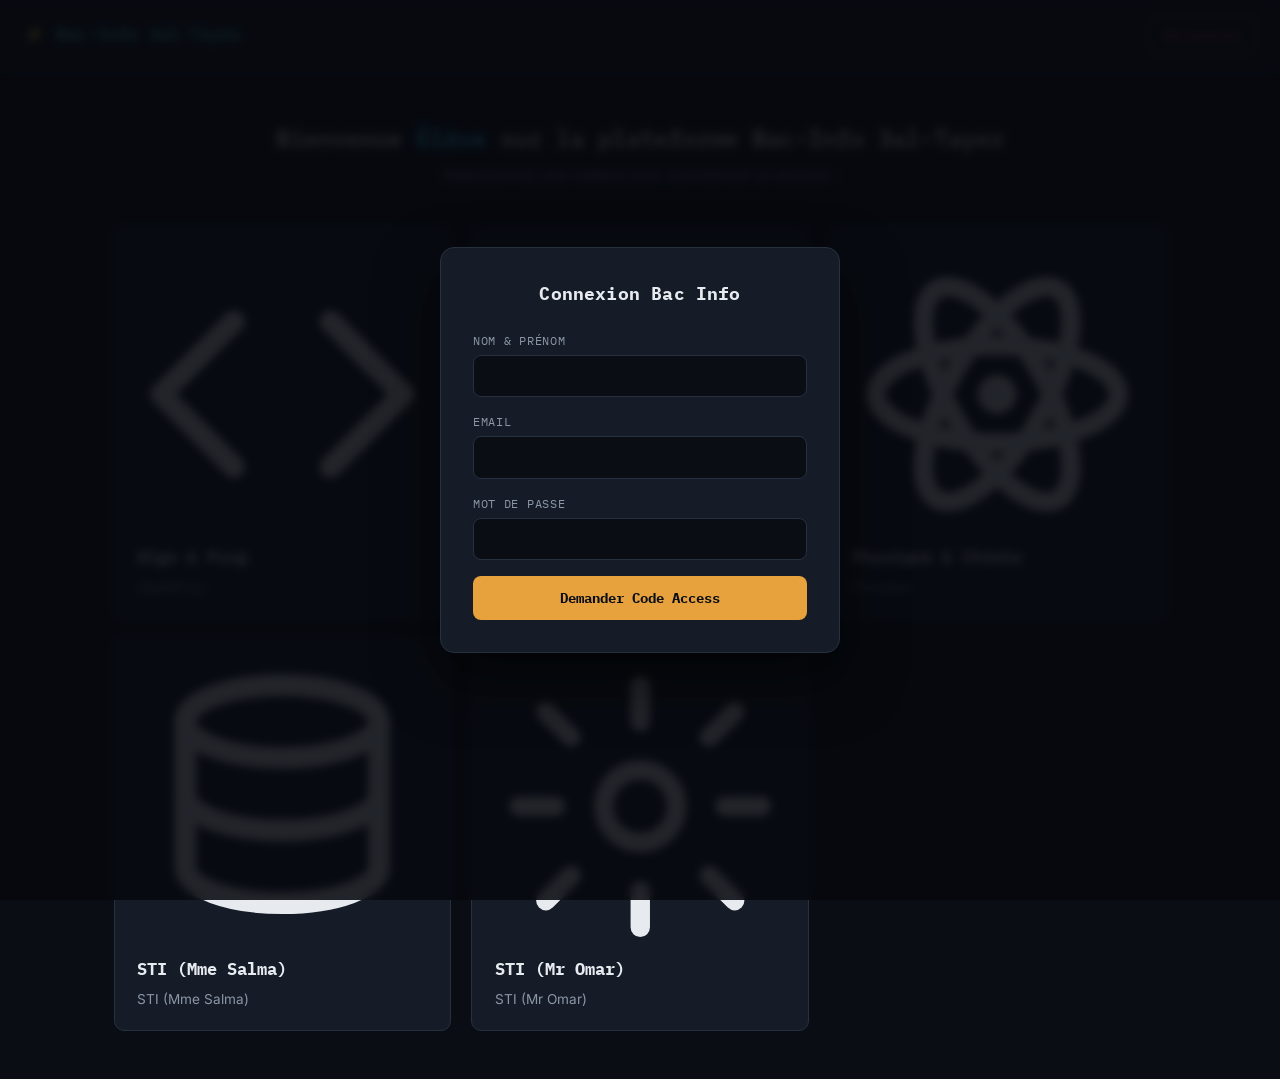
==== commit 6a9ad2d6: "Update subject cards with icons and text" ====
--- a/index.html
+++ b/index.html
@@ -48,26 +48,41 @@
         <!-- Subjects Grid -->
         <div class="subjects-grid">
             <a href="prog.html" class="subject-card">
-                <h2>💻 Algo & Prog</h2>
+                <span class="subject-icon">
+                    <svg viewBox="0 0 24 24" fill="none" stroke="currentColor" stroke-width="1.8" stroke-linecap="round" stroke-linejoin="round"><polyline points="8 6 2 12 8 18"/><polyline points="16 6 22 12 16 18"/></svg>
+                </span>
+                <h2>Algo & Prog</h2>
                 <p>Algo&Prog</p>
             </a>
 
             <a href="math.html" class="subject-card">
-                <h2>📐 Mathématiques</h2>
+                <span class="subject-icon">
+                    <svg viewBox="0 0 24 24" fill="none" stroke="currentColor" stroke-width="1.8" stroke-linecap="round" stroke-linejoin="round"><path d="M3 17c3-1 4-9 7-9s2 10 5 10 3-6 6-6"/><line x1="3" y1="21" x2="21" y2="21"/></svg>
+                </span>
+                <h2>Mathématiques</h2>
                 <p>Math</p>
             </a>
 
             <a href="physique.html" class="subject-card">
-                <h2>⚡ Physique & Chimie</h2>
+                <span class="subject-icon">
+                    <svg viewBox="0 0 24 24" fill="none" stroke="currentColor" stroke-width="1.6" stroke-linecap="round" stroke-linejoin="round"><ellipse cx="12" cy="12" rx="10" ry="4"/><ellipse cx="12" cy="12" rx="10" ry="4" transform="rotate(60 12 12)"/><ellipse cx="12" cy="12" rx="10" ry="4" transform="rotate(120 12 12)"/><circle cx="12" cy="12" r="1.6" fill="currentColor" stroke="none"/></svg>
+                </span>
+                <h2>Physique & Chimie</h2>
                 <p>Physique</p>
             </a>
 
             <a href="sti-salma.html" class="subject-card">
-                <h2>🌐 STI (Mme Salma)</h2>
+                <span class="subject-icon">
+                    <svg viewBox="0 0 24 24" fill="none" stroke="currentColor" stroke-width="1.8" stroke-linecap="round" stroke-linejoin="round"><ellipse cx="12" cy="5" rx="8" ry="3"/><path d="M4 5v6c0 1.7 3.6 3 8 3s8-1.3 8-3V5"/><path d="M4 11v6c0 1.7 3.6 3 8 3s8-1.3 8-3v-6"/></svg>
+                </span>
+                <h2>STI (Mme Salma)</h2>
                 <p>STI (Mme Salma)</p>
             </a>
             <a href="sti-omar.html" class="subject-card">
-                <h2>🌐 STI (Mr Omar)</h2>
+                <span class="subject-icon">
+                    <svg viewBox="0 0 24 24" fill="none" stroke="currentColor" stroke-width="1.6" stroke-linecap="round" stroke-linejoin="round"><circle cx="12" cy="12" r="3"/><path d="M12 2v3M12 19v3M4.2 4.2l2.1 2.1M17.7 17.7l2.1 2.1M2 12h3M19 12h3M4.2 19.8l2.1-2.1M17.7 6.3l2.1-2.1"/></svg>
+                </span>
+                <h2>STI (Mr Omar)</h2>
                 <p>STI (Mr Omar)</p>
             </a>
         </div>
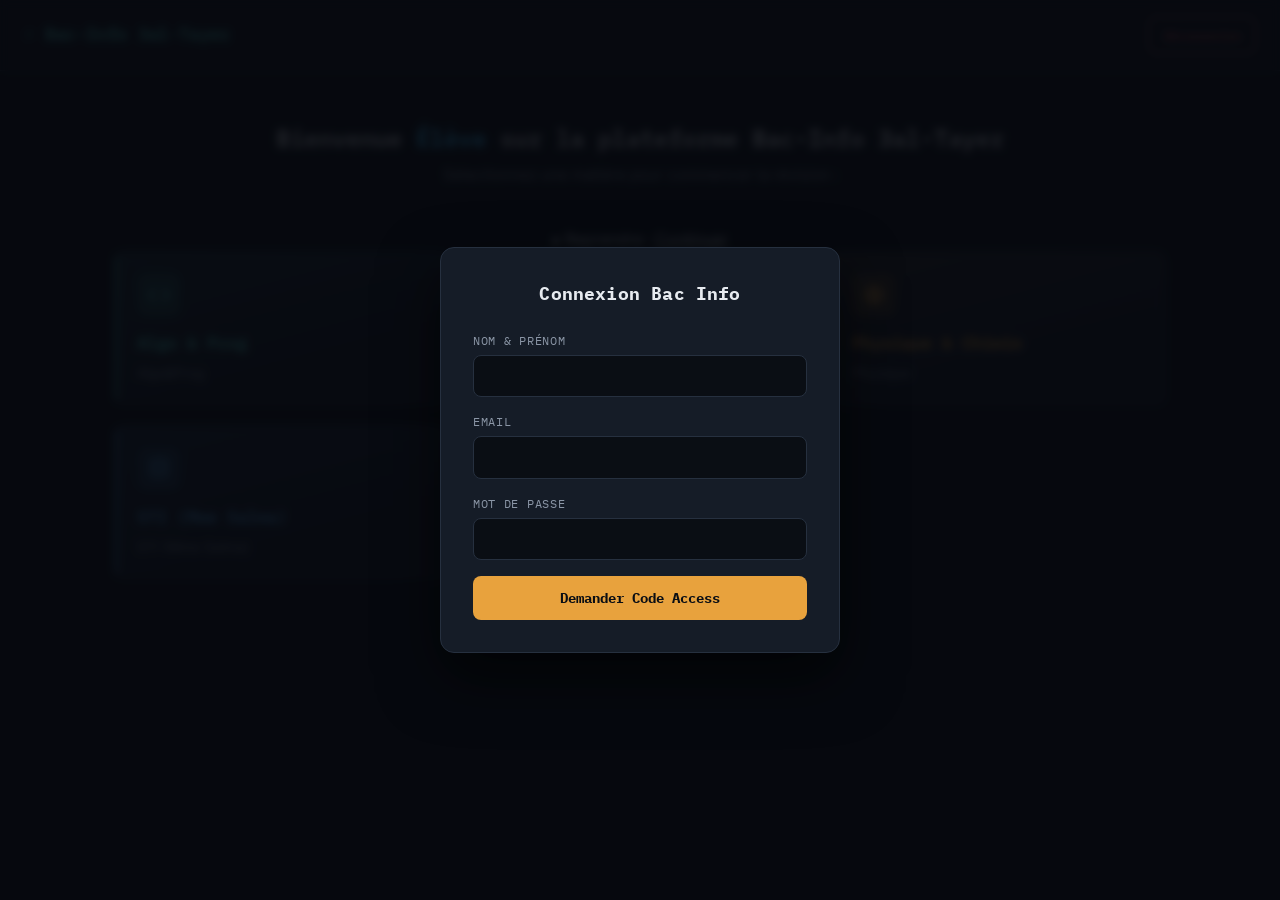
==== commit f70125e9: "Refactor header and add resume functionality Updated header layout and added resume banner." ====
--- a/index.html
+++ b/index.html
@@ -29,8 +29,11 @@
 
     <!-- Header -->
     <header class="main-header">
-        <div class="logo">
-            ⚡ Bac-Info 3al-Tayer
+        <div style="display:flex; align-items:center; gap:14px; flex-wrap:wrap;">
+            <div class="logo">
+                ⚡ Bac-Info 3al-Tayer
+            </div>
+            <span class="countdown-chip"></span>
         </div>
         <button class="logout-btn" id="logoutBtn">Déconnexion</button>
     </header>
@@ -44,6 +47,13 @@
         </h1>
 
         <p>Sélectionnez une matière pour commencer la révision :</p>
+
+        <!-- Reprendre où j'étais -->
+        <div class="resume-banner" id="resumeBannerHome">
+            <span class="resume-text">▸ Reprendre : <strong id="resumeLabelHome"></strong></span>
+            <a id="resumeLinkHome" class="btn-resume" href="#">Continuer</a>
+        </div>
+
 
         <!-- Subjects Grid -->
         <div class="subjects-grid">
--- a/style.css
+++ b/style.css
@@ -156,28 +156,61 @@
   text-decoration:none;
   text-align:left;
   display:block;
-  transition:transform .2s ease, border-color .2s ease;
+  transition:transform .2s ease, border-color .2s ease, background .2s ease;
 }
 .subject-card::before{
   content:"";
   position:absolute; top:0; left:0; width:3px; height:100%;
-  background:var(--accent);
-  opacity:0;
+  background:var(--card-accent, var(--accent));
+  opacity:.6;
   transition:opacity .2s ease;
 }
-.subject-card:hover{ transform:translateY(-4px); border-color:var(--accent); }
+.subject-card:hover{ transform:translateY(-4px); border-color:var(--card-accent, var(--accent)); }
 .subject-card:hover::before{ opacity:1; }
 
+.subject-icon{
+  display:inline-flex;
+  align-items:center;
+  justify-content:center;
+  width:44px;
+  height:44px;
+  border-radius:10px;
+  background:rgba(255,255,255,.06);
+  color:var(--card-accent, var(--accent));
+  margin-bottom:.9rem;
+}
+.subject-icon svg{ width:24px; height:24px; }
+
 .subject-card h2{
   font-family:var(--font-display);
   font-size:1.05rem;
-  color:var(--text);
+  color:var(--card-accent, var(--text));
   margin-bottom:.4rem;
 }
 .subject-card p{
   font-size:.85rem;
   color:var(--text-muted);
   margin:0;
+}
+
+/* Per-subject accent + tinted background (order matches the cards in index.html) */
+.subject-card:nth-child(1){ --card-accent:#4DD0C4; }   /* Algo & Prog   — teal   */
+.subject-card:nth-child(2){ --card-accent:#9B8CFB; }   /* Mathématiques — violet */
+.subject-card:nth-child(3){ --card-accent:#E8A23D; }   /* Physique      — amber  */
+.subject-card:nth-child(4){ --card-accent:#4FA3E3; }   /* STI Mme Salma — blue   */
+.subject-card:nth-child(5){ --card-accent:#34D399; }   /* STI Mr Omar   — green  */
+
+@supports (background: color-mix(in srgb, red 10%, blue)){
+  .subject-card{
+    background:
+      linear-gradient(165deg, color-mix(in srgb, var(--card-accent, var(--accent)) 12%, var(--panel)) 0%, var(--panel) 65%);
+  }
+  .subject-card:hover{
+    border-color: color-mix(in srgb, var(--card-accent, var(--accent)) 55%, var(--border));
+  }
+  .subject-icon{
+    background: color-mix(in srgb, var(--card-accent, var(--accent)) 18%, transparent);
+  }
 }
 
 /* =========================================================
